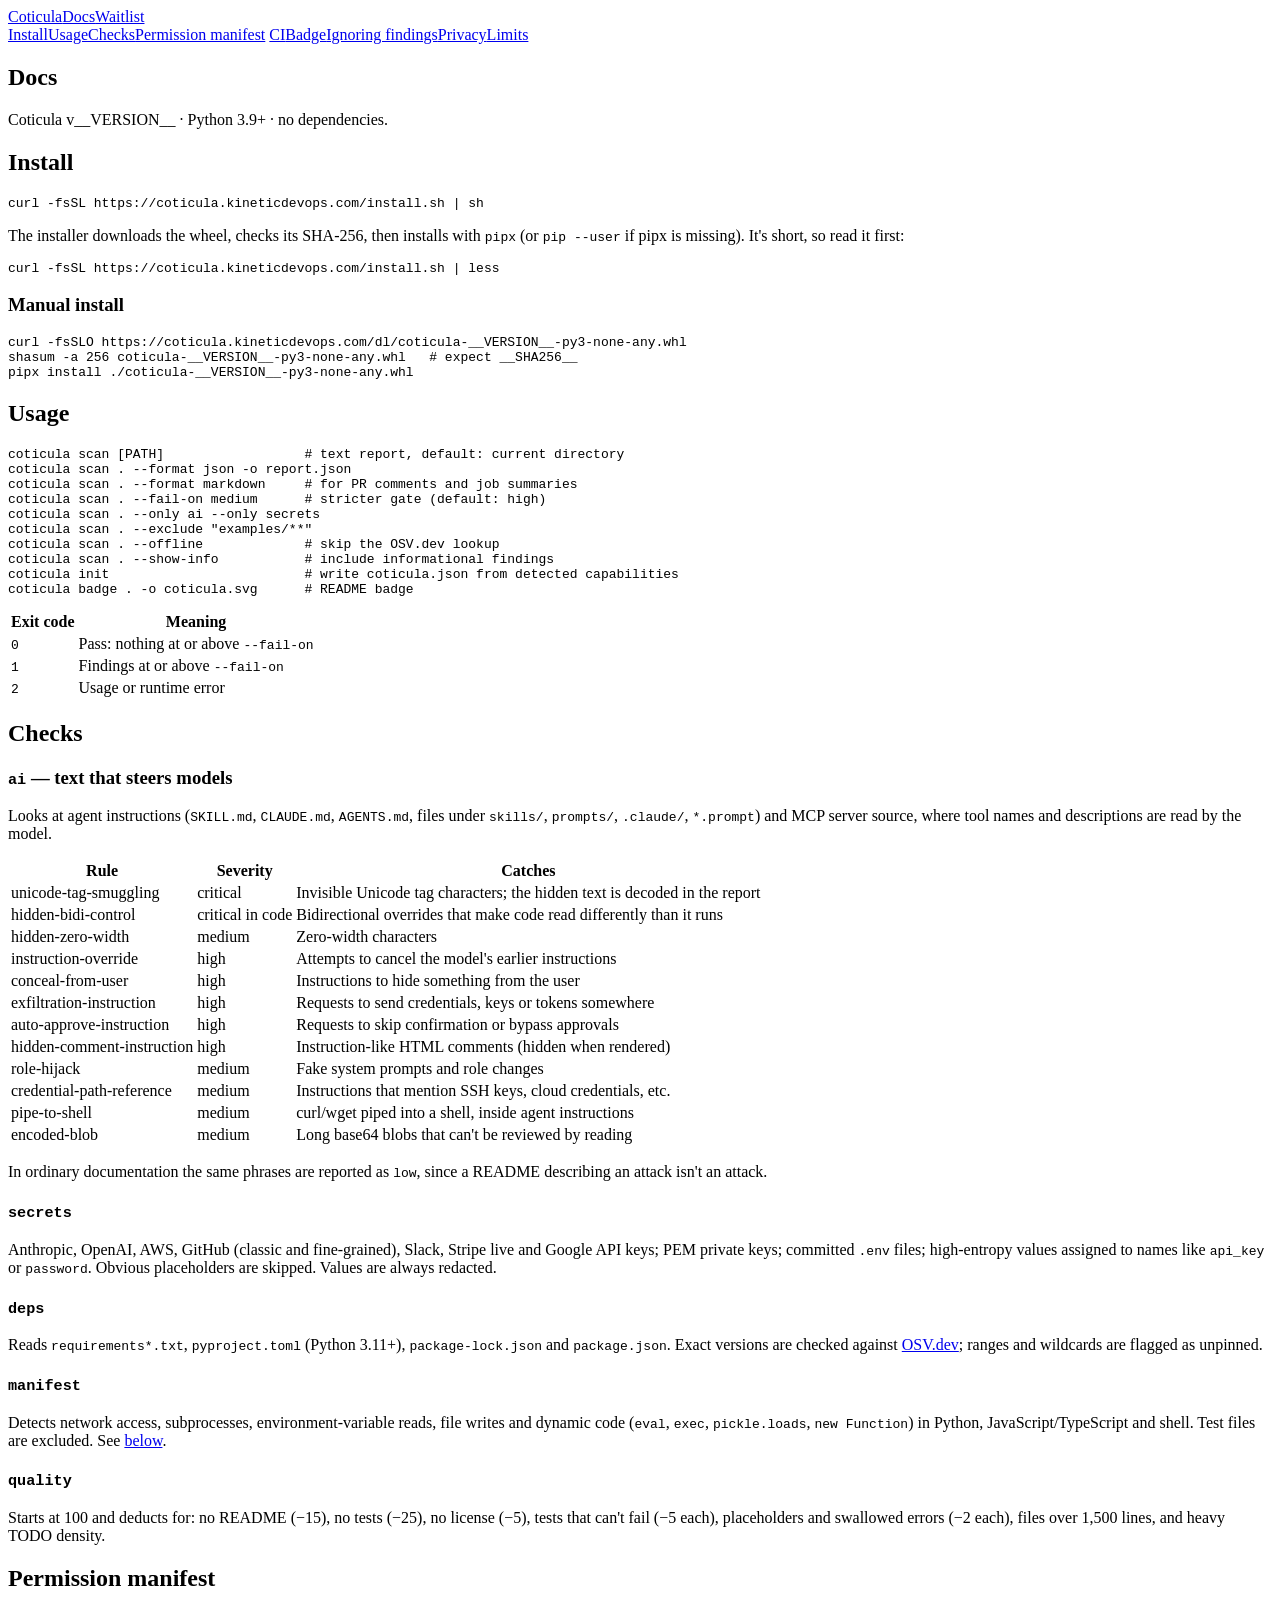
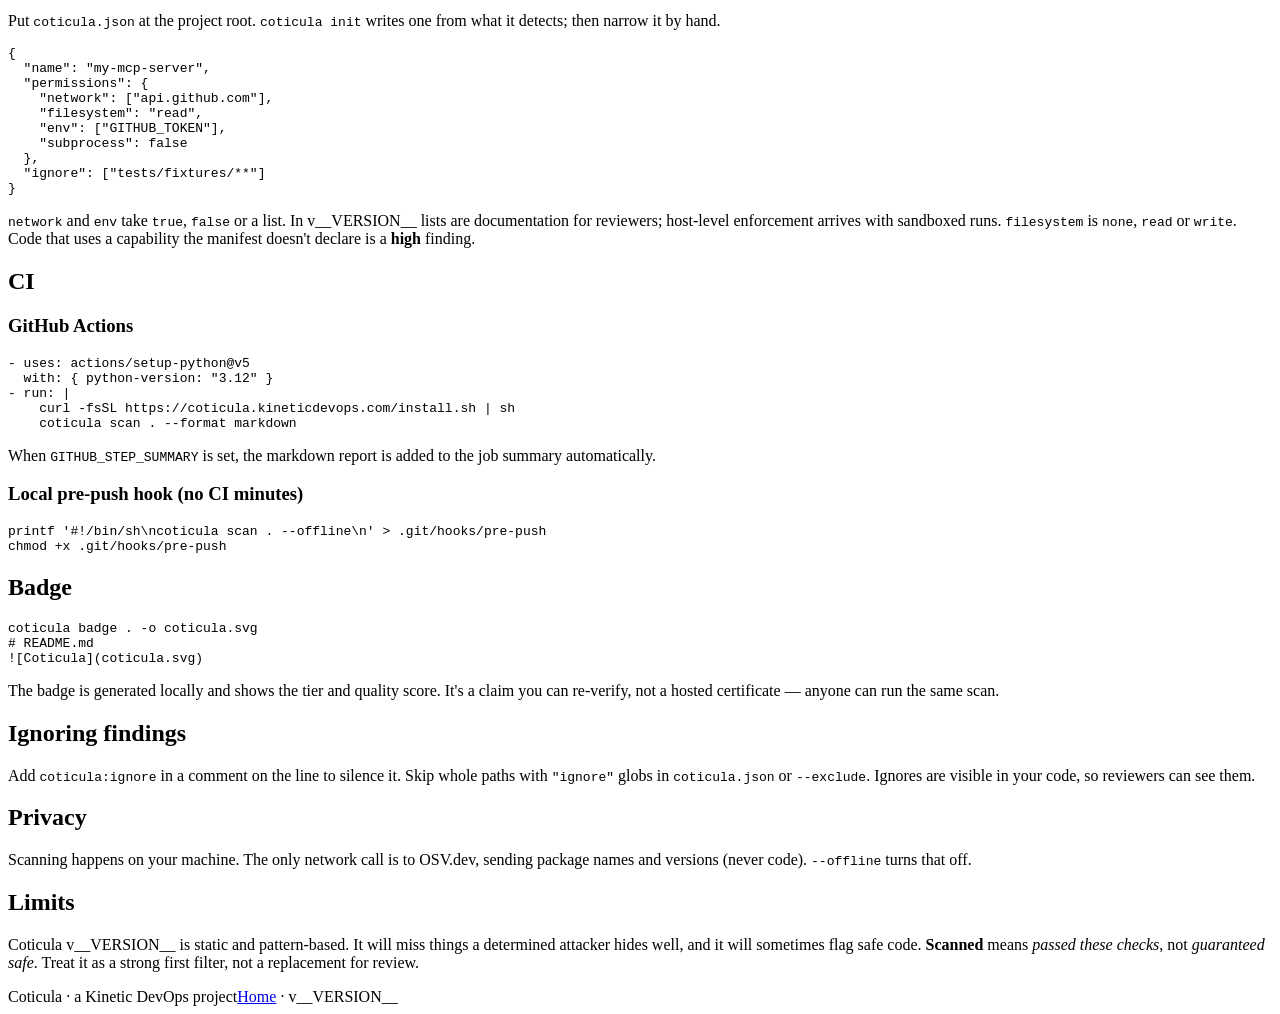
==== site/src/docs.html @ ff4e8418 "Coticula 0.1.0: scanner + site" ====
<!DOCTYPE html>
<html lang="en">
<head>
<meta charset="utf-8">
<meta name="viewport" content="width=device-width,initial-scale=1">
<meta name="robots" content="noindex">
<title>Docs — Coticula</title>
<link rel="stylesheet" href="/style.css">
<link rel="icon" href="data:image/svg+xml,%3Csvg xmlns='http://www.w3.org/2000/svg' viewBox='0 0 32 32'%3E%3Crect width='32' height='32' rx='7' fill='%23111214'/%3E%3Cpath d='M5 21 L27 11' stroke='%23d4a849' stroke-width='3' stroke-linecap='round'/%3E%3C/svg%3E">
</head>
<body>
<div class="wrap">
  <nav><a class="brand" href="/">Coticula</a><span class="links"><a href="/docs">Docs</a><a href="/#waitlist">Waitlist</a></span></nav>
  <div class="docs">
    <aside>
      <a href="#install">Install</a><a href="#usage">Usage</a><a href="#checks">Checks</a><a href="#manifest">Permission manifest</a>
      <a href="#ci">CI</a><a href="#badge">Badge</a><a href="#ignore">Ignoring findings</a><a href="#privacy">Privacy</a><a href="#limits">Limits</a>
    </aside>
    <article>
      <h1>Docs</h1>
      <p>Coticula v__VERSION__ · Python 3.9+ · no dependencies.</p>

      <h2 id="install">Install</h2>
      <pre>curl -fsSL https://coticula.kineticdevops.com/install.sh | sh</pre>
      <p>The installer downloads the wheel, checks its SHA-256, then installs with <code>pipx</code> (or <code>pip --user</code> if pipx is missing). It's short, so read it first:</p>
      <pre>curl -fsSL https://coticula.kineticdevops.com/install.sh | less</pre>
      <h3>Manual install</h3>
      <pre>curl -fsSLO https://coticula.kineticdevops.com/dl/coticula-__VERSION__-py3-none-any.whl
shasum -a 256 coticula-__VERSION__-py3-none-any.whl   # expect __SHA256__
pipx install ./coticula-__VERSION__-py3-none-any.whl</pre>

      <h2 id="usage">Usage</h2>
      <pre>coticula scan [PATH]                  # text report, default: current directory
coticula scan . --format json -o report.json
coticula scan . --format markdown     # for PR comments and job summaries
coticula scan . --fail-on medium      # stricter gate (default: high)
coticula scan . --only ai --only secrets
coticula scan . --exclude "examples/**"
coticula scan . --offline             # skip the OSV.dev lookup
coticula scan . --show-info           # include informational findings
coticula init                         # write coticula.json from detected capabilities
coticula badge . -o coticula.svg      # README badge</pre>
      <table><tr><th>Exit code</th><th>Meaning</th></tr>
        <tr><td><code>0</code></td><td>Pass: nothing at or above <code>--fail-on</code></td></tr>
        <tr><td><code>1</code></td><td>Findings at or above <code>--fail-on</code></td></tr>
        <tr><td><code>2</code></td><td>Usage or runtime error</td></tr></table>

      <h2 id="checks">Checks</h2>
      <h3><code>ai</code> — text that steers models</h3>
      <p>Looks at agent instructions (<code>SKILL.md</code>, <code>CLAUDE.md</code>, <code>AGENTS.md</code>, files under <code>skills/</code>, <code>prompts/</code>, <code>.claude/</code>, <code>*.prompt</code>) and MCP server source, where tool names and descriptions are read by the model.</p>
      <table>
        <tr><th>Rule</th><th>Severity</th><th>Catches</th></tr>
        <tr><td>unicode-tag-smuggling</td><td>critical</td><td>Invisible Unicode tag characters; the hidden text is decoded in the report</td></tr>
        <tr><td>hidden-bidi-control</td><td>critical in code</td><td>Bidirectional overrides that make code read differently than it runs</td></tr>
        <tr><td>hidden-zero-width</td><td>medium</td><td>Zero-width characters</td></tr>
        <tr><td>instruction-override</td><td>high</td><td>Attempts to cancel the model's earlier instructions</td></tr>
        <tr><td>conceal-from-user</td><td>high</td><td>Instructions to hide something from the user</td></tr>
        <tr><td>exfiltration-instruction</td><td>high</td><td>Requests to send credentials, keys or tokens somewhere</td></tr>
        <tr><td>auto-approve-instruction</td><td>high</td><td>Requests to skip confirmation or bypass approvals</td></tr>
        <tr><td>hidden-comment-instruction</td><td>high</td><td>Instruction-like HTML comments (hidden when rendered)</td></tr>
        <tr><td>role-hijack</td><td>medium</td><td>Fake system prompts and role changes</td></tr>
        <tr><td>credential-path-reference</td><td>medium</td><td>Instructions that mention SSH keys, cloud credentials, etc.</td></tr>
        <tr><td>pipe-to-shell</td><td>medium</td><td>curl/wget piped into a shell, inside agent instructions</td></tr>
        <tr><td>encoded-blob</td><td>medium</td><td>Long base64 blobs that can't be reviewed by reading</td></tr>
      </table>
      <p>In ordinary documentation the same phrases are reported as <code>low</code>, since a README describing an attack isn't an attack.</p>
      <h3><code>secrets</code></h3>
      <p>Anthropic, OpenAI, AWS, GitHub (classic and fine-grained), Slack, Stripe live and Google API keys; PEM private keys; committed <code>.env</code> files; high-entropy values assigned to names like <code>api_key</code> or <code>password</code>. Obvious placeholders are skipped. Values are always redacted.</p>
      <h3><code>deps</code></h3>
      <p>Reads <code>requirements*.txt</code>, <code>pyproject.toml</code> (Python 3.11+), <code>package-lock.json</code> and <code>package.json</code>. Exact versions are checked against <a href="https://osv.dev">OSV.dev</a>; ranges and wildcards are flagged as unpinned.</p>
      <h3><code>manifest</code></h3>
      <p>Detects network access, subprocesses, environment-variable reads, file writes and dynamic code (<code>eval</code>, <code>exec</code>, <code>pickle.loads</code>, <code>new Function</code>) in Python, JavaScript/TypeScript and shell. Test files are excluded. See <a href="#manifest">below</a>.</p>
      <h3><code>quality</code></h3>
      <p>Starts at 100 and deducts for: no README (−15), no tests (−25), no license (−5), tests that can't fail (−5 each), placeholders and swallowed errors (−2 each), files over 1,500 lines, and heavy TODO density.</p>

      <h2 id="manifest">Permission manifest</h2>
      <p>Put <code>coticula.json</code> at the project root. <code>coticula init</code> writes one from what it detects; then narrow it by hand.</p>
      <pre>{
  "name": "my-mcp-server",
  "permissions": {
    "network": ["api.github.com"],
    "filesystem": "read",
    "env": ["GITHUB_TOKEN"],
    "subprocess": false
  },
  "ignore": ["tests/fixtures/**"]
}</pre>
      <p><code>network</code> and <code>env</code> take <code>true</code>, <code>false</code> or a list. In v__VERSION__ lists are documentation for reviewers; host-level enforcement arrives with sandboxed runs. <code>filesystem</code> is <code>none</code>, <code>read</code> or <code>write</code>. Code that uses a capability the manifest doesn't declare is a <b>high</b> finding.</p>

      <h2 id="ci">CI</h2>
      <h3>GitHub Actions</h3>
      <pre>- uses: actions/setup-python@v5
  with: { python-version: "3.12" }
- run: |
    curl -fsSL https://coticula.kineticdevops.com/install.sh | sh
    coticula scan . --format markdown</pre>
      <p>When <code>GITHUB_STEP_SUMMARY</code> is set, the markdown report is added to the job summary automatically.</p>
      <h3>Local pre-push hook (no CI minutes)</h3>
      <pre>printf '#!/bin/sh\ncoticula scan . --offline\n' &gt; .git/hooks/pre-push
chmod +x .git/hooks/pre-push</pre>

      <h2 id="badge">Badge</h2>
      <pre>coticula badge . -o coticula.svg
# README.md
![Coticula](coticula.svg)</pre>
      <p>The badge is generated locally and shows the tier and quality score. It's a claim you can re-verify, not a hosted certificate — anyone can run the same scan.</p>

      <h2 id="ignore">Ignoring findings</h2>
      <p>Add <code>coticula:ignore</code> in a comment on the line to silence it. Skip whole paths with <code>"ignore"</code> globs in <code>coticula.json</code> or <code>--exclude</code>. Ignores are visible in your code, so reviewers can see them.</p>

      <h2 id="privacy">Privacy</h2>
      <p>Scanning happens on your machine. The only network call is to OSV.dev, sending package names and versions (never code). <code>--offline</code> turns that off.</p>

      <h2 id="limits">Limits</h2>
      <p class="note">Coticula v__VERSION__ is static and pattern-based. It will miss things a determined attacker hides well, and it will sometimes flag safe code. <b>Scanned</b> means <i>passed these checks</i>, not <i>guaranteed safe</i>. Treat it as a strong first filter, not a replacement for review.</p>
    </article>
  </div>
  <footer><span>Coticula · a Kinetic DevOps project</span><span><a href="/">Home</a> · v__VERSION__</span></footer>
</div>
<script src="/app.js" defer></script>
</body>
</html>
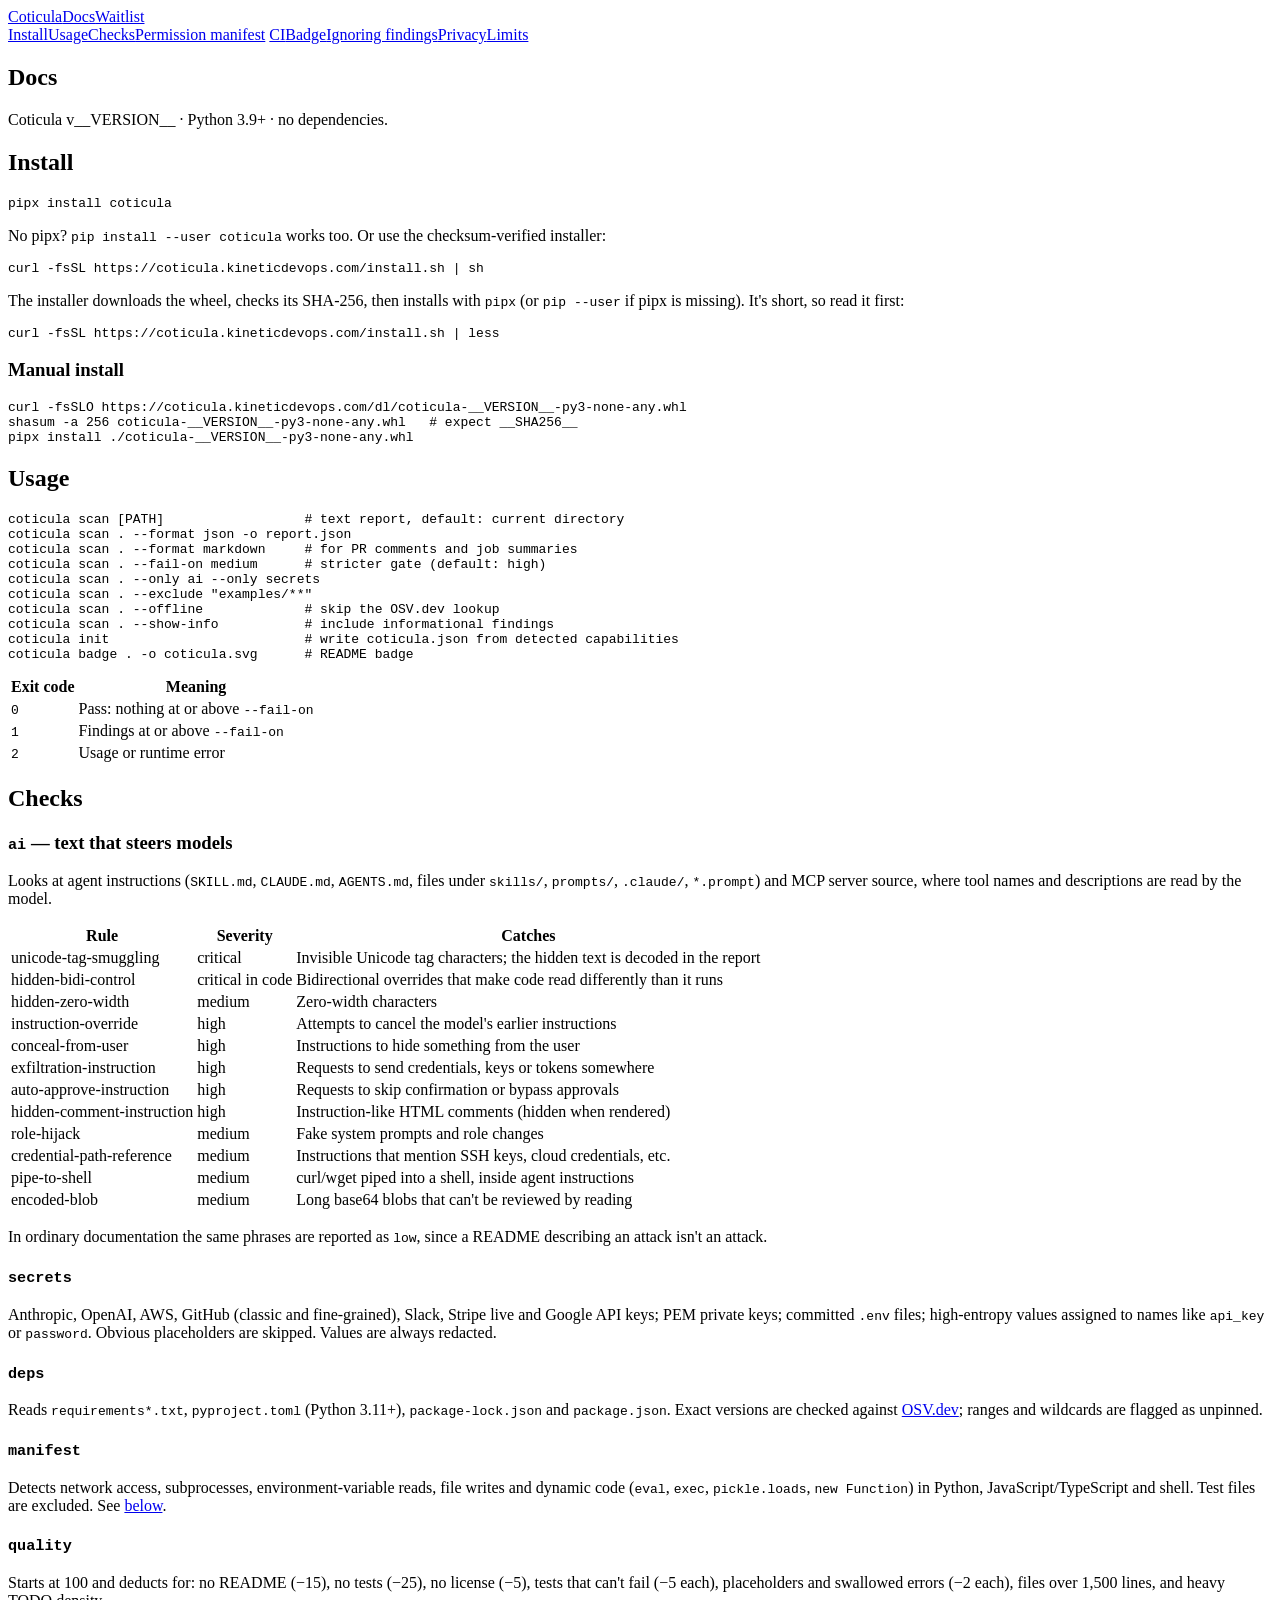
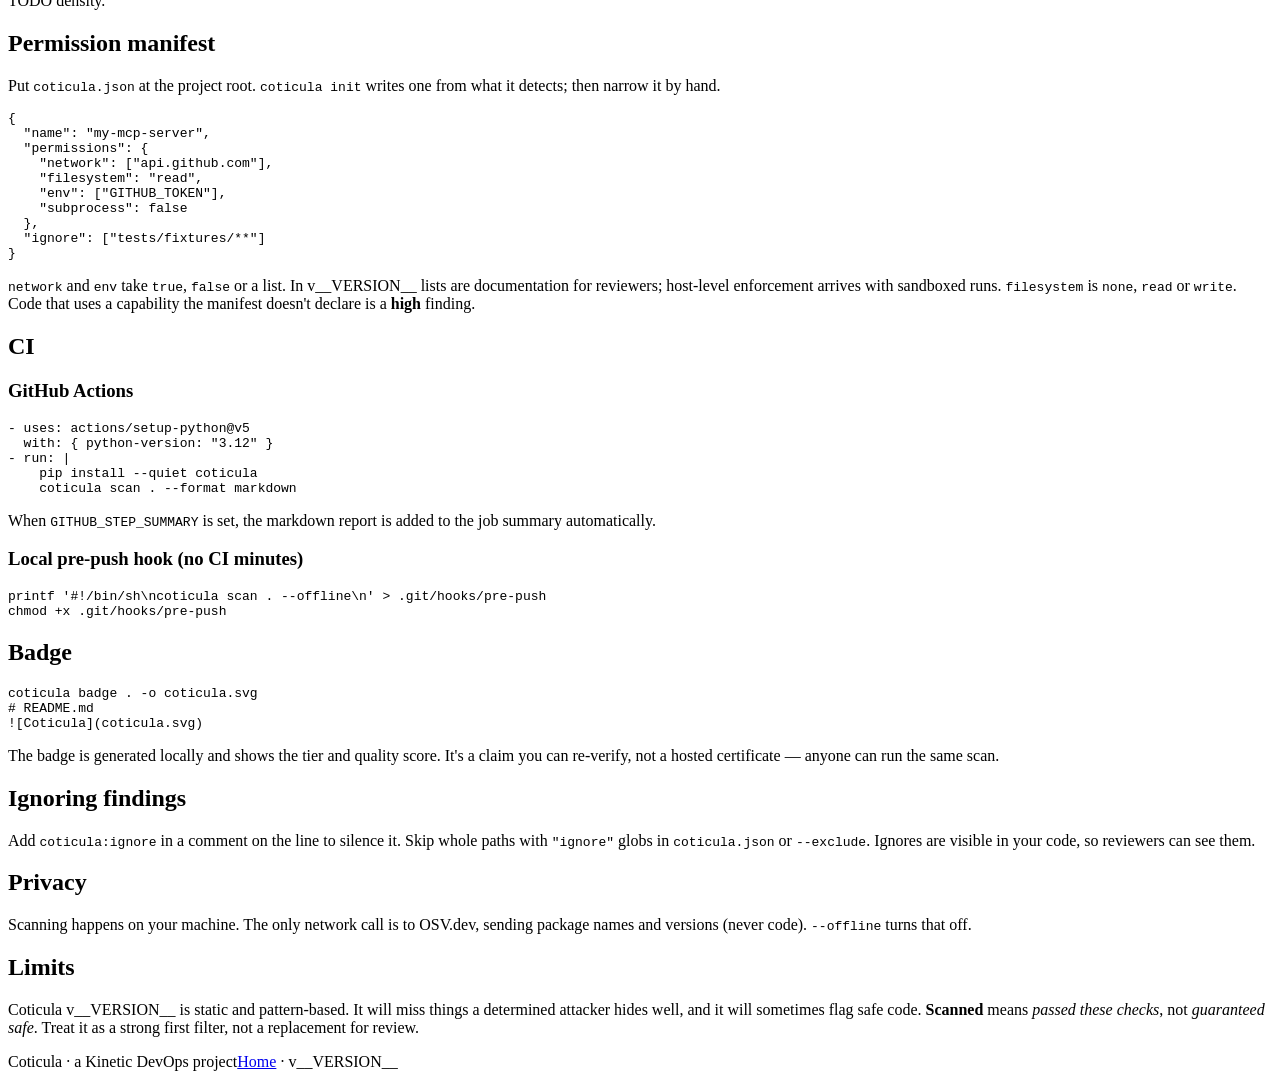
==== commit 051e58f4: "Docs: install from PyPI with pipx" ====
--- a/site/src/docs.html
+++ b/site/src/docs.html
@@ -3,7 +3,6 @@
 <head>
 <meta charset="utf-8">
 <meta name="viewport" content="width=device-width,initial-scale=1">
-<meta name="robots" content="noindex">
 <title>Docs — Coticula</title>
 <link rel="stylesheet" href="/style.css">
 <link rel="icon" href="data:image/svg+xml,%3Csvg xmlns='http://www.w3.org/2000/svg' viewBox='0 0 32 32'%3E%3Crect width='32' height='32' rx='7' fill='%23111214'/%3E%3Cpath d='M5 21 L27 11' stroke='%23d4a849' stroke-width='3' stroke-linecap='round'/%3E%3C/svg%3E">
@@ -21,6 +20,8 @@
       <p>Coticula v__VERSION__ · Python 3.9+ · no dependencies.</p>
 
       <h2 id="install">Install</h2>
+      <pre>pipx install coticula</pre>
+      <p>No pipx? <code>pip install --user coticula</code> works too. Or use the checksum-verified installer:</p>
       <pre>curl -fsSL https://coticula.kineticdevops.com/install.sh | sh</pre>
       <p>The installer downloads the wheel, checks its SHA-256, then installs with <code>pipx</code> (or <code>pip --user</code> if pipx is missing). It's short, so read it first:</p>
       <pre>curl -fsSL https://coticula.kineticdevops.com/install.sh | less</pre>
@@ -92,7 +93,7 @@
       <pre>- uses: actions/setup-python@v5
   with: { python-version: "3.12" }
 - run: |
-    curl -fsSL https://coticula.kineticdevops.com/install.sh | sh
+    pip install --quiet coticula
     coticula scan . --format markdown</pre>
       <p>When <code>GITHUB_STEP_SUMMARY</code> is set, the markdown report is added to the job summary automatically.</p>
       <h3>Local pre-push hook (no CI minutes)</h3>
